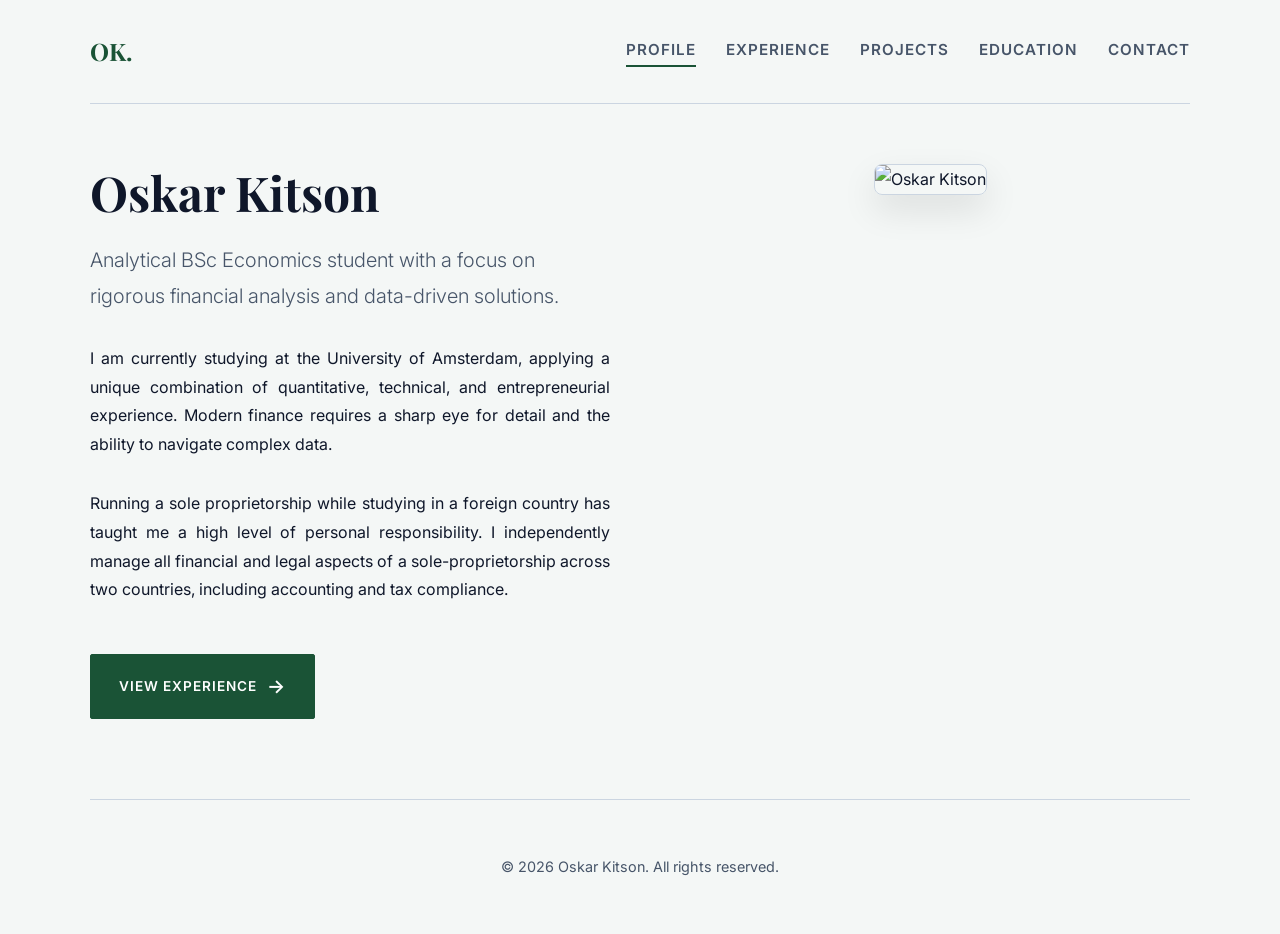
==== index.html @ 566e0731 "Add files via upload" ====
<!DOCTYPE html>
<html lang="en">
<head>
    <meta charset="UTF-8">
    <meta name="viewport" content="width=device-width, initial-scale=1.0">
    <title>Oskar Kitson | Profile</title>
    <link rel="stylesheet" href="style.css">
</head>
<body>
    <div class="container">
        <nav>
            <div class="nav-wrapper">
                <a href="index.html" class="nav-brand">OK.</a>
                <div class="nav-links" style="display: flex; align-items: center;">
                    <a href="index.html" class="active" data-i18n="nav_profile">Profile</a>
                    <a href="experience.html" data-i18n="nav_experience">Experience</a>
                    <a href="projects.html" data-i18n="nav_projects">Projects</a>
                    <a href="education.html" data-i18n="nav_education">Education</a>
                    <a href="contact.html" data-i18n="nav_contact">Contact</a>

                    <!--div class="lang-switcher">
                        <button id="btn-en" class="lang-btn active">EN</button>
                        <button id="btn-nl" class="lang-btn">NL</button>
                        <button id="btn-pl" class="lang-btn">PL</button>
                    </div-->
                </div>
            </div>
        </nav>
        <div class="grid-2">
            <div>
                <h1 class="section-title" data-i18n="hero_title">Oskar Kitson</h1>
                <p class="lead-text" data-i18n="hero_subtitle">Analytical BSc Economics student with a focus on rigorous financial analysis and data-driven solutions.</p>

                <p class="text-block" data-i18n="hero_p1">I am currently studying at the University of Amsterdam, applying a unique combination of quantitative, technical, and entrepreneurial experience. Modern finance requires a sharp eye for detail and the ability to navigate complex data.</p>

                <p class="text-block" data-i18n="hero_p2">Running a sole proprietorship while studying in a foreign country has taught me a high level of personal responsibility. I independently manage all financial and legal aspects of a sole-proprietorship across two countries, including accounting and tax compliance.</p>

                <a href="experience.html" class="btn btn-primary" data-i18n="btn_experience">View Experience <span class="btn-icon">→</span></a>
            </div>

            <div class="profile-img-container">
                <img src="https://tasmanic.b-cdn.net/wp-content/uploads/2025/01/waarom-heet-apple-apple.jpeg" alt="Oskar Kitson" class="profile-img">
            </div>
        </div>


        <footer>
            <p>&copy; 2026 Oskar Kitson. All rights reserved.</p>
        </footer>
    </div>
    <script src="lang.js" charset="utf-8"></script>
    <script>
        document.querySelectorAll('a').forEach(link => {
            link.addEventListener('click', function(e) {
                if (this.hostname === window.location.hostname && this.target !== '_blank') {
                    e.preventDefault();
                    let target = this.href;
                    document.body.classList.add('fade-out');
                    setTimeout(() => { window.location.href = target; }, 350);
                }
            });
        });
    </script>
</body>
</html>
---- style.css ----
@import url('https://fonts.googleapis.com/css2?family=Inter:wght@300;400;600&family=Playfair+Display:ital,wght@0,600;0,700;1,600&display=swap&subset=latin-ext');
:root {
    --bg-color: #f4f7f6;
    --card-bg: #ffffff;
    --text-primary: #0f172a;
    --text-secondary: #475569;
    --accent-green: #1a5336;
    --hover-green: #113824;
    --border-color: #cbd5e1;
}

body {
    font-family: 'Inter', sans-serif;
    line-height: 1.8;
    margin: 0;
    padding: 0;
    background-color: var(--bg-color);
    color: var(--text-primary);
    opacity: 0;
    animation: fadeIn 0.6s cubic-bezier(0.25, 1, 0.5, 1) forwards;
}

body.fade-out { animation: fadeOut 0.4s ease forwards; }
@keyframes fadeIn { from { opacity: 0; transform: translateY(15px); } to { opacity: 1; transform: translateY(0); } }
@keyframes fadeOut { from { opacity: 1; transform: translateY(0); } to { opacity: 0; transform: translateY(-15px); } }

h1, h2, h3 { font-family: 'Playfair Display', serif; color: var(--text-primary); margin-top: 0; line-height: 1.2; }
a { text-decoration: none; color: var(--text-primary); transition: all 0.3s ease; }
.container { max-width: 1100px; margin: auto; padding: 0 40px; }

/* Navigation */
nav { border-bottom: 1px solid var(--border-color); margin-bottom: 60px; padding: 30px 0; }
.nav-wrapper { display: flex; justify-content: space-between; align-items: center; width: 100%; }
/* Shaking Logo */
.nav-brand {
    font-family: 'Playfair Display', serif;
    font-size: 1.5rem;
    font-weight: 700;
    color: var(--accent-green);
    display: inline-block;
}

@keyframes subtleShake {
    0% { transform: rotate(0deg); }
    25% { transform: rotate(-4deg); }
    50% { transform: rotate(4deg); }
    75% { transform: rotate(-2deg); }
    100% { transform: rotate(0deg); }
}

.nav-brand:hover {
    animation: subtleShake 0.4s ease-in-out;
}
/* Upgraded Nav Links with Hover Animation */
.nav-links a {
    margin-left: 30px;
    font-size: 0.95rem;
    font-weight: 600;
    text-transform: uppercase;
    letter-spacing: 1px;
    color: var(--text-secondary);
    position: relative;
    padding-bottom: 4px;
}
.nav-links a::after {
    content: '';
    position: absolute;
    width: 0;
    height: 2px;
    bottom: 0;
    left: 50%;
    transform: translateX(-50%);
    background-color: var(--accent-green);
    transition: width 0.3s cubic-bezier(0.25, 1, 0.5, 1);
}
.nav-links a:hover { color: var(--accent-green); }
.nav-links a:hover::after, .nav-links a.active::after { width: 100%; color: var(--accent-green); }

/* Language Switcher */
.lang-switcher { display: flex; gap: 12px; align-items: center; margin-left: 30px; border-left: 1px solid var(--border-color); padding-left: 20px; }
/* Language Switcher Buttons with Animated Underline */
.lang-btn {
    background: none;
    border: none;
    cursor: pointer;
    font-family: 'Inter', sans-serif;
    font-weight: 600;
    font-size: 0.9rem;
    color: var(--text-secondary);
    padding: 0 0 4px 0; /* Adds space below text for the line */
    position: relative; /* Allows the line to position itself relative to the text */
    transition: color 0.3s ease;
}

/* The hidden underline */
.lang-btn::after {
    content: '';
    position: absolute;
    width: 0;
    height: 2px;
    bottom: 0;
    left: 50%;
    transform: translateX(-50%);
    background-color: var(--accent-green);
    transition: width 0.3s cubic-bezier(0.25, 1, 0.5, 1);
}

/* Text color change on hover/click */
.lang-btn:hover, .lang-btn.active {
    color: var(--accent-green);
}

/* Expands the line from the center on hover/click */
.lang-btn:hover::after, .lang-btn.active::after {
    width: 100%;
}

/* Buttons */
.btn { display: inline-flex; align-items: center; padding: 14px 28px; font-weight: 600; text-transform: uppercase; letter-spacing: 1px; font-size: 0.85rem; border-radius: 2px; transition: all 0.4s ease; cursor: pointer; margin-top: 20px; }
.btn-primary { background: var(--accent-green); color: #fff; border: 1px solid var(--accent-green); }
.btn-primary:hover { background: var(--hover-green); box-shadow: 0 8px 20px rgba(26, 83, 54, 0.25); transform: translateY(-2px); color: #fff;}
.btn-icon { margin-left: 10px; font-size: 1.2rem; transition: transform 0.3s ease; }
.btn:hover .btn-icon { transform: translateX(5px); }

/* Grids & Typography */
.grid-2 { display: grid; grid-template-columns: 1fr 1fr; gap: 60px; align-items: start; }
.section-title { font-size: 3rem; margin-bottom: 20px; }
.lead-text { font-size: 1.25rem; color: var(--text-secondary); font-weight: 300; margin-bottom: 30px; }
.text-block { margin-bottom: 30px; text-align: justify; }

/* Timeline */
.timeline { border-left: 2px solid var(--border-color); padding-left: 40px; position: relative; margin-left: 20px; }
.timeline-item { margin-bottom: 60px; position: relative; }
.timeline-item::before { content: ''; position: absolute; left: -47px; top: 6px; width: 12px; height: 12px; background: var(--accent-green); border-radius: 50%; box-shadow: 0 0 0 6px var(--bg-color); transition: transform 0.3s ease; }
.timeline-item:hover::before { transform: scale(1.3); }
.timeline-date { font-size: 0.9rem; font-weight: 600; color: var(--accent-green); text-transform: uppercase; letter-spacing: 1px; display: block; margin-bottom: 5px; }
.skills-list { list-style: none; padding: 0; }
.skills-list li { padding: 15px 0; border-bottom: 1px solid var(--border-color); display: flex; justify-content: space-between; }
.skills-list li:last-child { border-bottom: none; }
.skill-category { font-weight: 600; color: var(--text-primary); }

/* Media & Images */
.profile-img-container { text-align: center; margin-bottom: 30px; }
.profile-img { width: 100%; max-width: 380px; border-radius: 8px; box-shadow: 0 15px 35px rgba(0,0,0,0.1); border: 1px solid var(--border-color); object-fit: cover; transition: transform 0.4s ease; }
.profile-img:hover { transform: scale(1.02); }
.timeline-img { width: 100%; max-height: 300px; object-fit: cover; border-radius: 4px; margin-top: 20px; margin-bottom: 10px; box-shadow: 0 5px 15px rgba(0,0,0,0.05); border: 1px solid var(--border-color); }
.gallery-grid { display: grid; grid-template-columns: repeat(auto-fit, minmax(250px, 1fr)); gap: 20px; margin-top: 20px; }
.gallery-item { position: relative; overflow: hidden; border-radius: 4px; box-shadow: 0 4px 10px rgba(0,0,0,0.05); }
.gallery-item img { width: 100%; height: 200px; object-fit: cover; display: block; transition: transform 0.5s ease; }
.gallery-item:hover img { transform: scale(1.1); }
.gallery-caption { position: absolute; bottom: 0; left: 0; right: 0; background: rgba(26, 83, 54, 0.9); color: #fff; padding: 10px; font-size: 0.85rem; font-weight: 600; text-transform: uppercase; transform: translateY(100%); transition: transform 0.3s ease; }
.gallery-item:hover .gallery-caption { transform: translateY(0); }

/* Projects & Contact Layouts */
.project-card { background: var(--card-bg); border-radius: 4px; border: 1px solid var(--border-color); overflow: hidden; transition: all 0.4s ease; display: flex; flex-direction: column; }
.project-card:hover { transform: translateY(-5px); box-shadow: 0 15px 30px rgba(0,0,0,0.08); border-color: var(--accent-green); }
.project-img { width: 100%; height: 220px; object-fit: cover; border-bottom: 1px solid var(--border-color); }
.project-content { padding: 30px; flex-grow: 1; display: flex; flex-direction: column; }
.project-tags { font-size: 0.8rem; font-weight: 700; color: var(--accent-green); text-transform: uppercase; letter-spacing: 1px; margin-bottom: 10px; }
.project-title { font-size: 1.5rem; margin-bottom: 15px; font-family: 'Playfair Display', serif; }
.project-link { margin-top: auto; display: inline-block; padding-top: 20px; font-weight: 600; font-size: 0.9rem; text-transform: uppercase; }
.contact-grid { display: grid; grid-template-columns: 1fr 1fr; gap: 0; background: var(--card-bg); border: 1px solid var(--border-color); border-radius: 4px; overflow: hidden; margin-bottom: 80px; }
.contact-info-box { padding: 60px 40px; display: flex; flex-direction: column; justify-content: center; }
.contact-img { width: 100%; height: 100%; object-fit: cover; min-height: 400px; }

footer { margin-top: 80px; padding: 40px 0; border-top: 1px solid var(--border-color); text-align: center; font-size: 0.9rem; color: var(--text-secondary); }
/* --- Simplified Digital Business Card Styles --- */
.contact-card-container {
    max-width: 500px;
    margin: 0 auto 80px;
    background: var(--card-bg);
    border: 1px solid var(--border-color);
    border-top: 5px solid var(--accent-green);
    border-radius: 4px;
    padding: 50px 40px;
    box-shadow: 0 10px 30px rgba(0,0,0,0.04);
    text-align: center;
}
.contact-card-title {
    font-size: 2rem;
    margin-bottom: 5px;
    color: var(--text-primary);
}
.contact-card-subtitle {
    font-size: 1rem;
    color: var(--text-secondary);
    margin-bottom: 40px;
    font-family: 'Inter', sans-serif;
}
.btn-social {
    display: flex;
    align-items: center;
    justify-content: center;
    width: 100%;
    padding: 16px;
    margin-bottom: 15px;
    font-weight: 600;
    font-size: 0.95rem;
    text-transform: uppercase;
    letter-spacing: 1px;
    border-radius: 2px;
    background: transparent;
    border: 1px solid var(--border-color);
    color: var(--text-primary);
    transition: all 0.3s ease;
    cursor: pointer;
    box-sizing: border-box;
}
.btn-social:hover {
    border-color: var(--accent-green);
    color: var(--accent-green);
    transform: translateY(-2px);
    box-shadow: 0 5px 15px rgba(26, 83, 54, 0.08);
}
.btn-social .icon {
    margin-right: 12px;
    font-size: 1.2rem;
}
.direct-contact {
    margin-top: 40px;
    padding-top: 30px;
    border-top: 1px solid var(--border-color);
    font-size: 1.1rem;
    color: var(--text-secondary);
}

/* --- Interactive Project Carousel --- */
.carousel-container {
    position: relative;
    width: 100%;
    margin-bottom: 60px;
}
.carousel-track {
    display: flex;
    gap: 30px;
    overflow-x: auto;
    scroll-snap-type: x mandatory;
    scroll-behavior: smooth;
    padding-bottom: 20px;
    /* Hide scrollbars for a clean look */
    scrollbar-width: none;
    -ms-overflow-style: none;
}
.carousel-track::-webkit-scrollbar {
    display: none;
}
/* Make the entire card a clickable link */
.carousel-card {
    min-width: calc(50% - 15px); /* Shows 2 cards at a time on desktop */
    scroll-snap-align: start;
    text-decoration: none;
    color: inherit;
    display: flex;
    flex-direction: column;
}
@media (max-width: 768px) {
    .carousel-card {
        min-width: 100%; /* Shows 1 card at a time on mobile */
    }
}
.carousel-controls {
    display: flex;
    justify-content: flex-end;
    gap: 15px;
    margin-top: 10px;
}
.carousel-btn {
    background: var(--card-bg);
    border: 1px solid var(--border-color);
    color: var(--accent-green);
    width: 45px;
    height: 45px;
    border-radius: 50%;
    font-size: 1.2rem;
    display: flex;
    align-items: center;
    justify-content: center;
    cursor: pointer;
    transition: all 0.3s ease;
}
.carousel-btn:hover {
    background: var(--accent-green);
    color: #fff;
    border-color: var(--accent-green);
    transform: translateY(-2px);
    box-shadow: 0 5px 15px rgba(26, 83, 54, 0.2);
}

/* Chart Repo Link Button */
.chart-repo-link {
    display: inline-flex;
    align-items: center;
    font-size: 0.85rem;
    font-weight: 600;
    text-transform: uppercase;
    letter-spacing: 0.5px;
    color: var(--accent-green);
    text-decoration: none;
    padding: 6px 14px;
    border: 1px solid var(--accent-green);
    border-radius: 30px;
    transition: all 0.3s ease;
    background: transparent;
}

.chart-repo-link:hover {
    background: var(--accent-green);
    color: #fff;
    transform: translateY(-2px);
    box-shadow: 0 4px 10px rgba(26, 83, 54, 0.15);
}
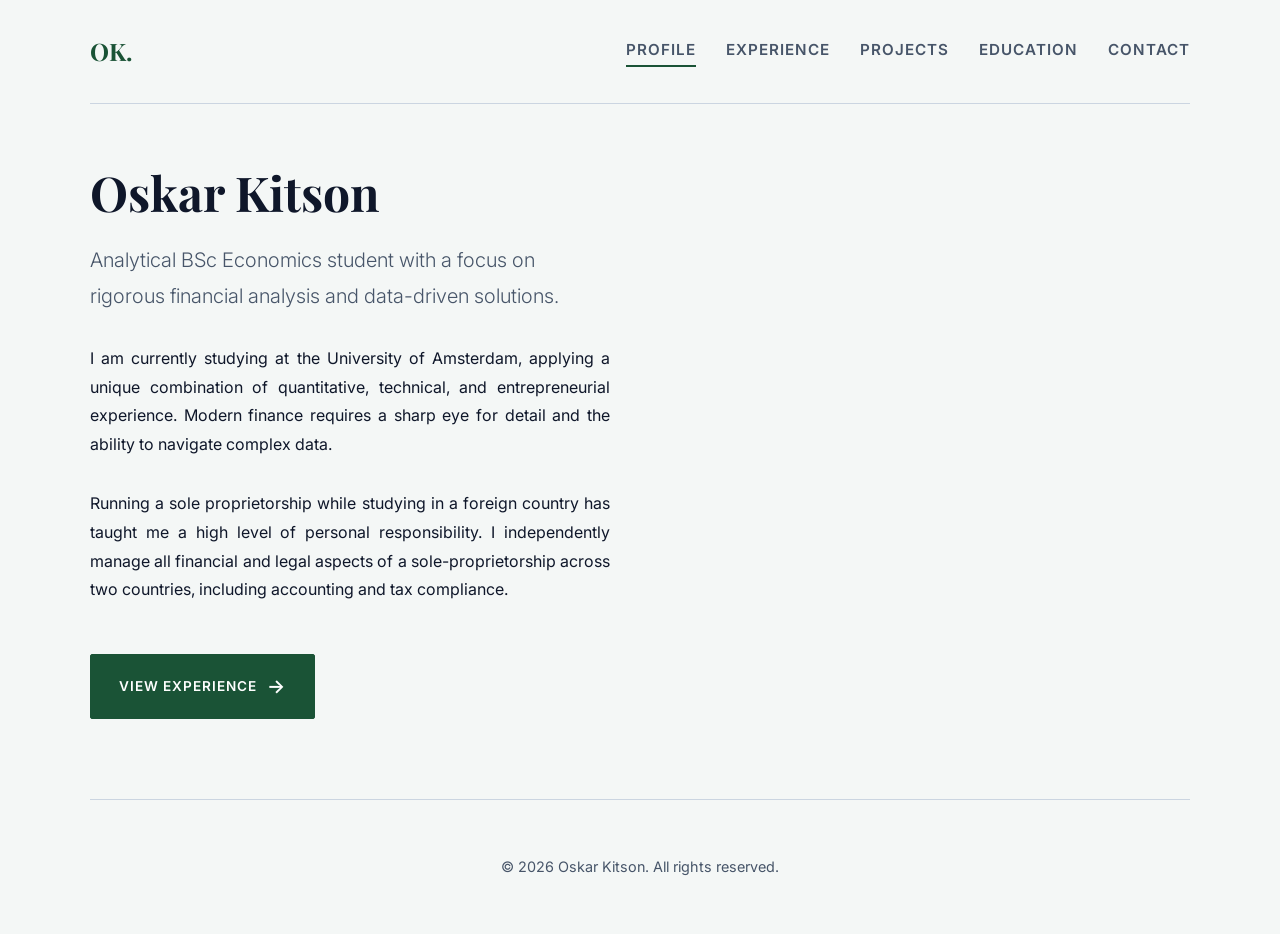
==== commit 418bfa52: "Update index.html" ====
--- a/index.html
+++ b/index.html
@@ -38,9 +38,9 @@
                 <a href="experience.html" class="btn btn-primary" data-i18n="btn_experience">View Experience <span class="btn-icon">→</span></a>
             </div>
 
-            <div class="profile-img-container">
+            <!--div class="profile-img-container">
                 <img src="https://tasmanic.b-cdn.net/wp-content/uploads/2025/01/waarom-heet-apple-apple.jpeg" alt="Oskar Kitson" class="profile-img">
-            </div>
+        </div-->
         </div>
 
 
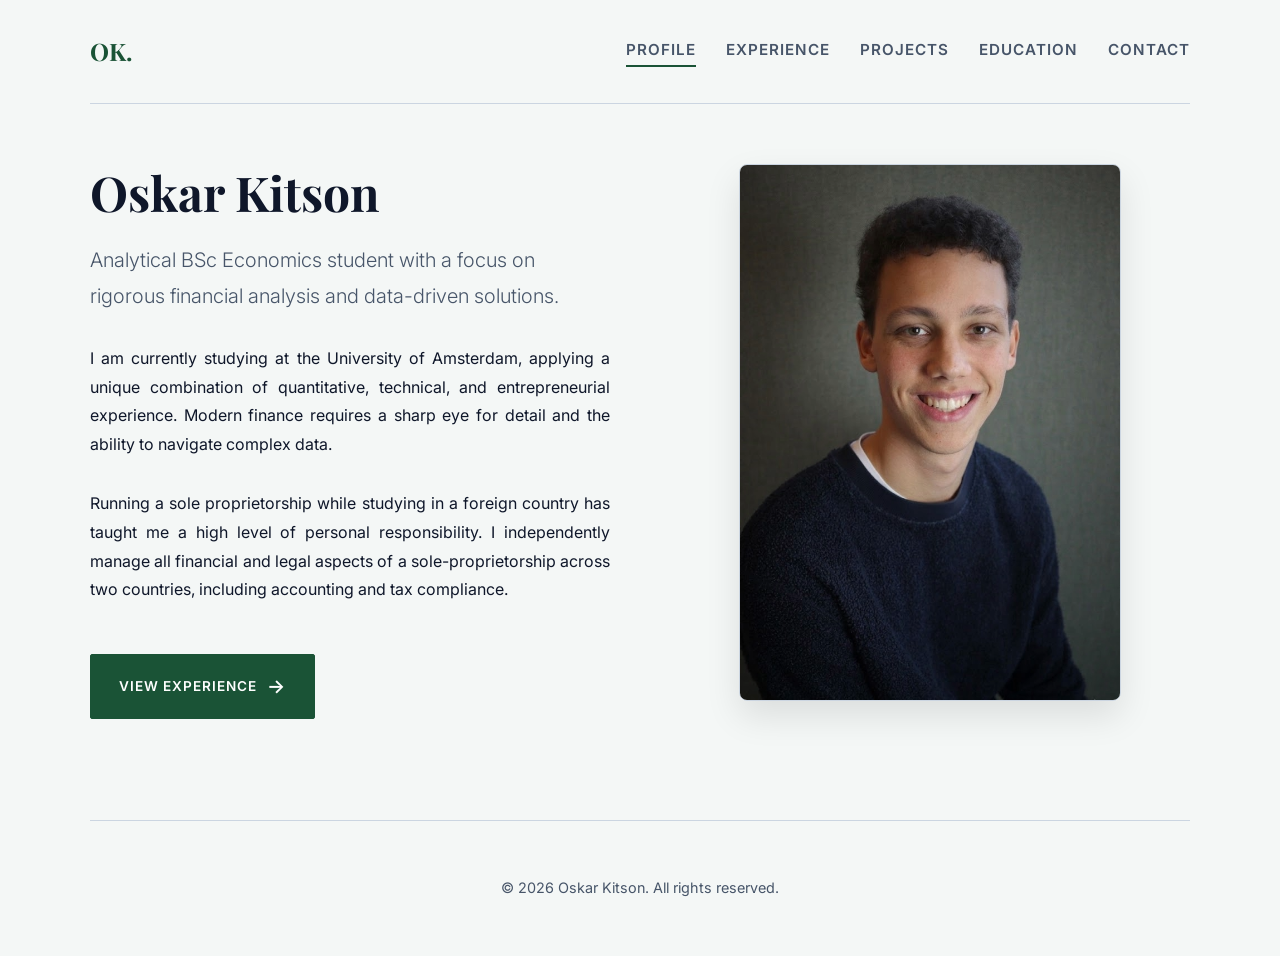
==== commit 9a5d479f: "Update index.html" ====
--- a/index.html
+++ b/index.html
@@ -37,10 +37,9 @@
 
                 <a href="experience.html" class="btn btn-primary" data-i18n="btn_experience">View Experience <span class="btn-icon">→</span></a>
             </div>
-
-            <!--div class="profile-img-container">
-                <img src="https://tasmanic.b-cdn.net/wp-content/uploads/2025/01/waarom-heet-apple-apple.jpeg" alt="Oskar Kitson" class="profile-img">
-        </div-->
+              <div class="profile-img-container">
+                <img src="image (3).png" alt="Oskar Kitson" class="profile-img">
+              </div>        
         </div>
 
 
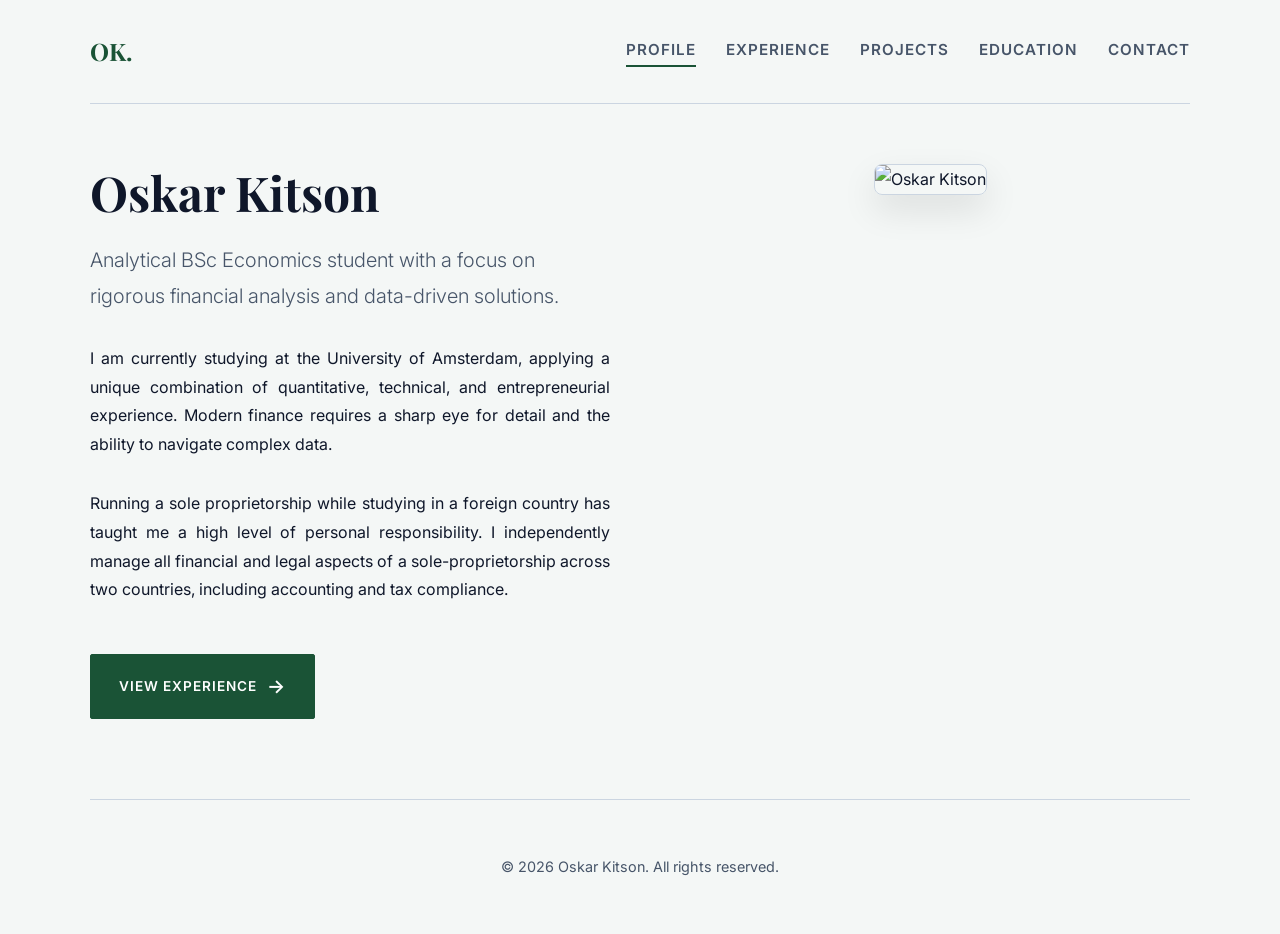
==== commit e48bbfdf: "Update index.html" ====
--- a/index.html
+++ b/index.html
@@ -38,7 +38,7 @@
                 <a href="experience.html" class="btn btn-primary" data-i18n="btn_experience">View Experience <span class="btn-icon">→</span></a>
             </div>
               <div class="profile-img-container">
-                <img src="image (3).png" alt="Oskar Kitson" class="profile-img">
+                <img src="image (4).png" alt="Oskar Kitson" class="profile-img">
               </div>        
         </div>
 
